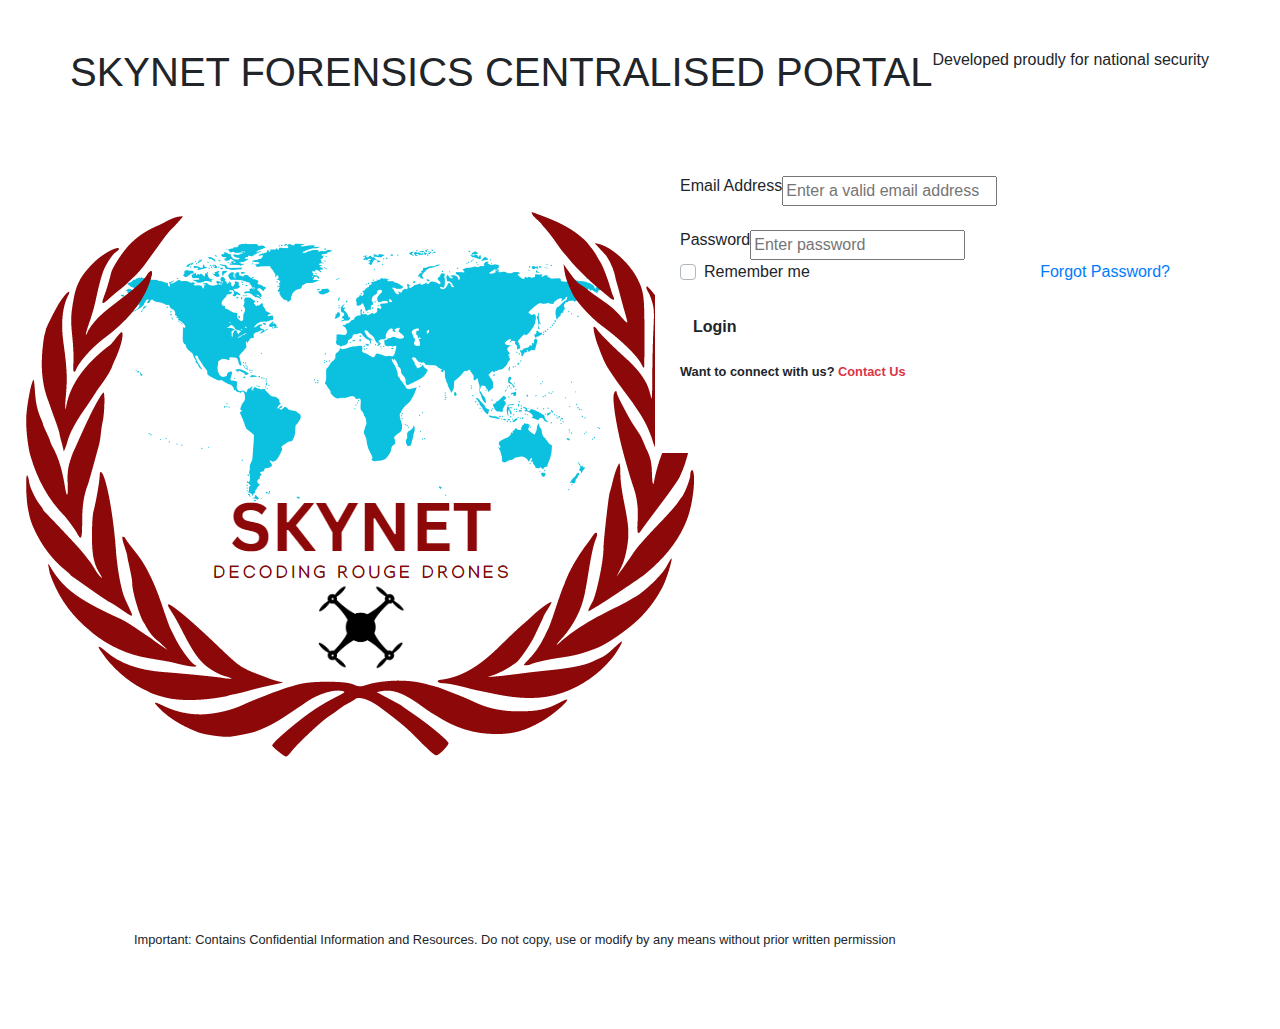
==== index.html @ 2869a25b "Add files via upload" ====
<html>
<head>
    <title>SKYNET - LOGIN</title>
    <link href="https://stackpath.bootstrapcdn.com/bootstrap/4.3.1/css/bootstrap.min.css" rel="stylesheet">
    <link href="https://stackpath.bootstrapcdn.com/bootstrap/4.3.1/js/bootstrap.bundle.min.js" rel="stylesheet">
    <link href="https://cdnjs.cloudflare.com/ajax/libs/jquery/3.2.1/jquery.min.js" rel="stylesheet">
    <link href="https://cdnjs.cloudflare.com/ajax/libs/font-awesome/4.7.0/css/font-awesome.min.css" rel="stylesheet">
    <link href='https://fonts.googleapis.com/css?family=Alegreya' rel='stylesheet'>
    <link rel="stylesheet" type="text/css" href="style.css">
</head>
<body>
    <div class="container-fluid px-1 px-md-5 px-lg-1 px-xl-5 py-5 mx-auto">
        <div class="container">
        <div class="card border-0">
            <div class="row">
                <!--img src="WhatsApp Image 2023-06-27 at 01.28.36.jpeg" class="logo"-->
                    <h1 >SKYNET FORENSICS CENTRALISED PORTAL</h1>
                      <span>Developed proudly for national security</span>      
            </div>
            <div class="row d-flex">
                <div class="col-lg-6">
                    <div class="card1 pb-5">                        
                        <div class="row px-3 justify-content-center mt-4 mb-5 border-line" >
                            <img src="LOGO.png" class="image" style="margin-top:40px;">
                        </div>
                    </div>
                </div>
                <div class="col-lg-6">
                    <div class="card2 card border-0 px-4 py-5">
                    
                        <div class="row px-3 mb-4">
                            
                        </div>
                        <div class="row px-3">
                            <label class="mb-1"><h6 class="mb-0 text-sm">Email Address</h6></label>
                            <input class="mb-4" type="text" name="email" placeholder="Enter a valid email address">
                        </div>
                        <div class="row px-3">
                            <label class="mb-1"><h6 class="mb-0 text-sm">Password</h6></label>
                            <input type="password" name="password" placeholder="Enter password">
                        </div>
                        <div class="row px-3 mb-4">
                            <div class="custom-control custom-checkbox custom-control-inline">
                                <input id="chk1" type="checkbox" name="chk" class="custom-control-input"> 
                                <label for="chk1" class="custom-control-label text-sm">Remember me</label>
                            </div>
                            <a href="#" class="ml-auto mb-0 text-sm">Forgot Password?</a>
                        </div>
                        <div class="row mb-3 px-3">
                            <a href="button.html">
                            <button type="submit" class="btn btn-blue text-center font-weight-bold">Login</button>
                            </a>
                        </div>
                        <div class="row mb-4 px-3">
                            <small class="font-weight-bold">Want to connect with us? <a href="registration.html" class="text-danger ">Contact Us</a></small>
                        </div>
                    </div>
                </div>
            </div>
            <div class="bg-blue py-4">
                <div class="row px-3">
                    <small class="ml-4 ml-sm-5 mb-2">Important: Contains Confidential Information and Resources.
                        Do not copy, use or modify by any means without prior written permission</small>
                    <div class="social-contact ml-4 ml-sm-auto">
                        
                    </div>
                </div>
            </div>
        </div>
    </div>
    </div>
</body>
</html>
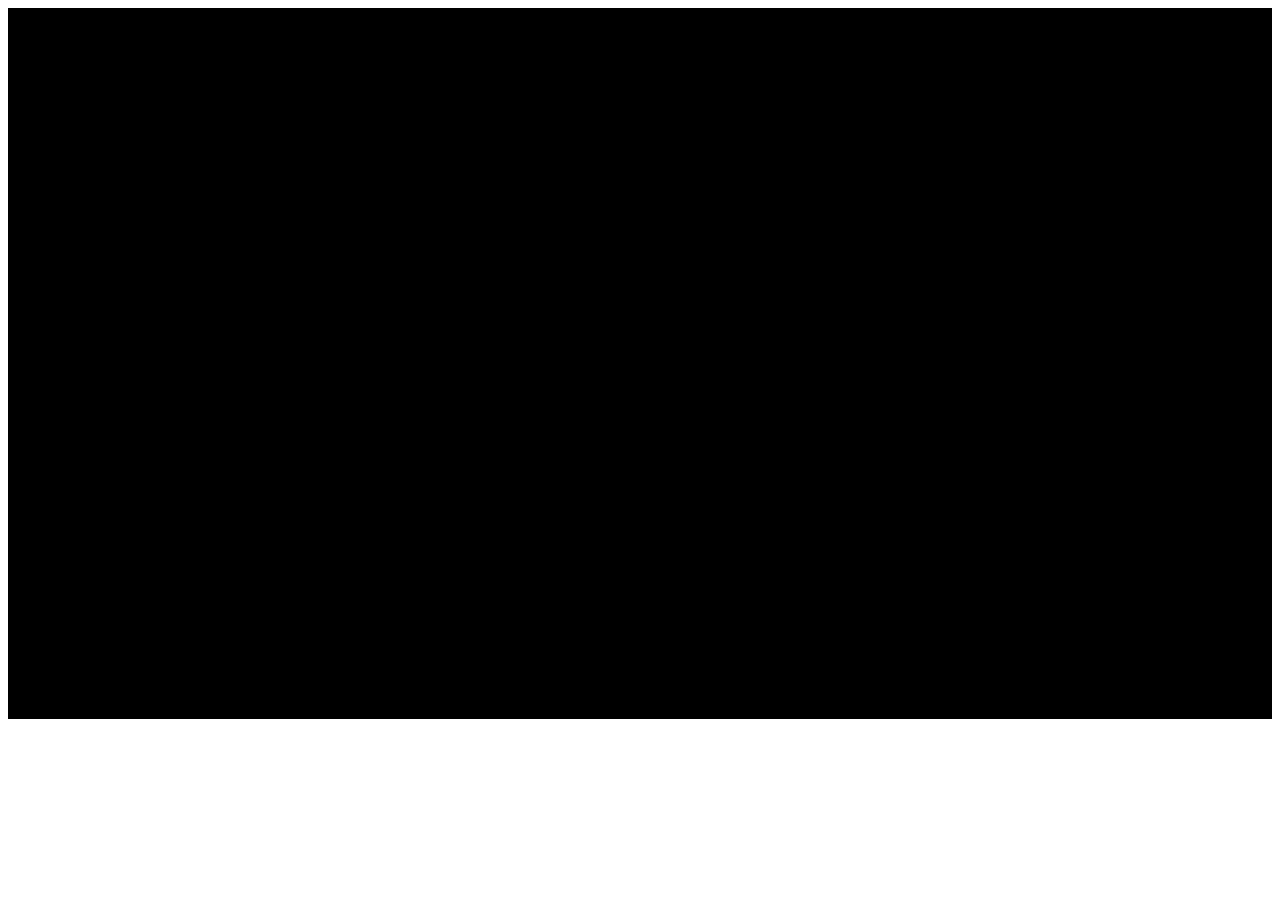
==== commit 363fae76: "Add files via upload" ====
--- a/index.html
+++ b/index.html
@@ -1,73 +1,23 @@
-<html>
+<!DOCTYPE html>
+<html lang="en">
 <head>
-    <title>SKYNET - LOGIN</title>
-    <link href="https://stackpath.bootstrapcdn.com/bootstrap/4.3.1/css/bootstrap.min.css" rel="stylesheet">
-    <link href="https://stackpath.bootstrapcdn.com/bootstrap/4.3.1/js/bootstrap.bundle.min.js" rel="stylesheet">
-    <link href="https://cdnjs.cloudflare.com/ajax/libs/jquery/3.2.1/jquery.min.js" rel="stylesheet">
-    <link href="https://cdnjs.cloudflare.com/ajax/libs/font-awesome/4.7.0/css/font-awesome.min.css" rel="stylesheet">
-    <link href='https://fonts.googleapis.com/css?family=Alegreya' rel='stylesheet'>
-    <link rel="stylesheet" type="text/css" href="style.css">
+  <meta charset="UTF-8">
+  <meta name="viewport" content="width=device-width, initial-scale=1.0">
+  <link rel="stylesheet" href="style.css"> <!-- Include your CSS file here -->
+  <title>Responsive Mapbox Map</title>
+  <style>
+    /* CSS to make the iframe background dark */
+    #mapbox-iframe {
+      background-color: #000;
+    }
+  </style>
 </head>
 <body>
-    <div class="container-fluid px-1 px-md-5 px-lg-1 px-xl-5 py-5 mx-auto">
-        <div class="container">
-        <div class="card border-0">
-            <div class="row">
-                <!--img src="WhatsApp Image 2023-06-27 at 01.28.36.jpeg" class="logo"-->
-                    <h1 >SKYNET FORENSICS CENTRALISED PORTAL</h1>
-                      <span>Developed proudly for national security</span>      
-            </div>
-            <div class="row d-flex">
-                <div class="col-lg-6">
-                    <div class="card1 pb-5">                        
-                        <div class="row px-3 justify-content-center mt-4 mb-5 border-line" >
-                            <img src="LOGO.png" class="image" style="margin-top:40px;">
-                        </div>
-                    </div>
-                </div>
-                <div class="col-lg-6">
-                    <div class="card2 card border-0 px-4 py-5">
-                    
-                        <div class="row px-3 mb-4">
-                            
-                        </div>
-                        <div class="row px-3">
-                            <label class="mb-1"><h6 class="mb-0 text-sm">Email Address</h6></label>
-                            <input class="mb-4" type="text" name="email" placeholder="Enter a valid email address">
-                        </div>
-                        <div class="row px-3">
-                            <label class="mb-1"><h6 class="mb-0 text-sm">Password</h6></label>
-                            <input type="password" name="password" placeholder="Enter password">
-                        </div>
-                        <div class="row px-3 mb-4">
-                            <div class="custom-control custom-checkbox custom-control-inline">
-                                <input id="chk1" type="checkbox" name="chk" class="custom-control-input"> 
-                                <label for="chk1" class="custom-control-label text-sm">Remember me</label>
-                            </div>
-                            <a href="#" class="ml-auto mb-0 text-sm">Forgot Password?</a>
-                        </div>
-                        <div class="row mb-3 px-3">
-                            <a href="button.html">
-                            <button type="submit" class="btn btn-blue text-center font-weight-bold">Login</button>
-                            </a>
-                        </div>
-                        <div class="row mb-4 px-3">
-                            <small class="font-weight-bold">Want to connect with us? <a href="registration.html" class="text-danger ">Contact Us</a></small>
-                        </div>
-                    </div>
-                </div>
-            </div>
-            <div class="bg-blue py-4">
-                <div class="row px-3">
-                    <small class="ml-4 ml-sm-5 mb-2">Important: Contains Confidential Information and Resources.
-                        Do not copy, use or modify by any means without prior written permission</small>
-                    <div class="social-contact ml-4 ml-sm-auto">
-                        
-                    </div>
-                </div>
-            </div>
-        </div>
-    </div>
-    </div>
+  <div class="responsive-map">
+    <!-- Use iframe to display the map with the dark style -->
+    <iframe id="mapbox-iframe" src="https://api.mapbox.com/styles/v1/mapbox/dark-v10.html?title=true&access_token=pk.eyJ1IjoiZ2F1cmF2cmFqcHV0NTEiLCJhIjoiY2xtN2lreGMyMDE5ajNlbzVoNmR6ODhleCJ9.Ju9G4noNVoKdMkBSUTIstQ" width="600" height="450" frameborder="0" style="border:0" allowfullscreen></iframe>
+  </div>
+
+  <!-- No need for JavaScript buttons, as the map is dark by default -->
 </body>
-</html>+</html>
--- a/style.css
+++ b/style.css
@@ -0,0 +1,13 @@
+.responsive-map{
+    overflow: hidden;
+    padding-bottom:56.25%;
+    position:relative;
+    height:0;
+    }
+    .responsive-map iframe{
+    left:0;
+    top:0;
+    height:100%;
+    width:100%;
+    position:absolute;
+    }